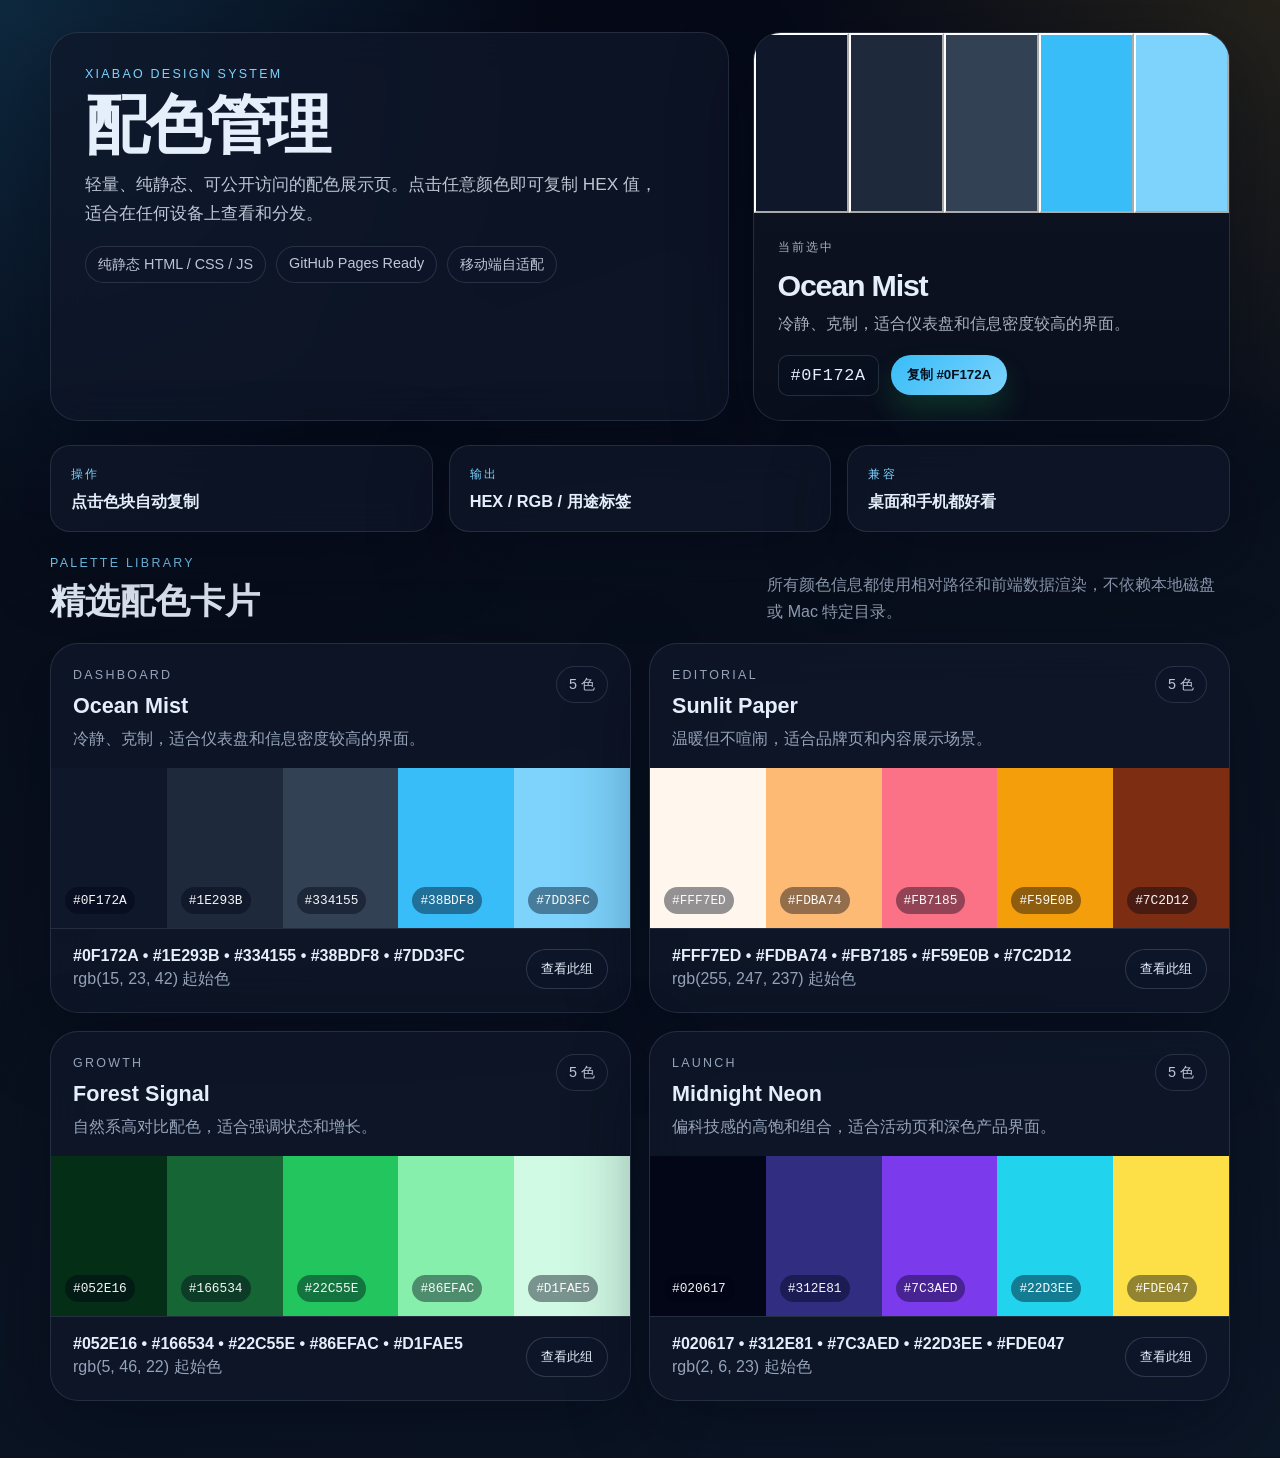
==== 配色管理.html @ 48e018c8 "Initial commit" ====
<!doctype html>
<html lang="zh-CN">
  <head>
    <meta http-equiv="refresh" content="0; url=index.html" />
    <meta charset="UTF-8" />
    <title>配色管理</title>
  </head>
  <body>
    <p>正在跳转到 <a href="index.html">index.html</a>。</p>
  </body>
</html>
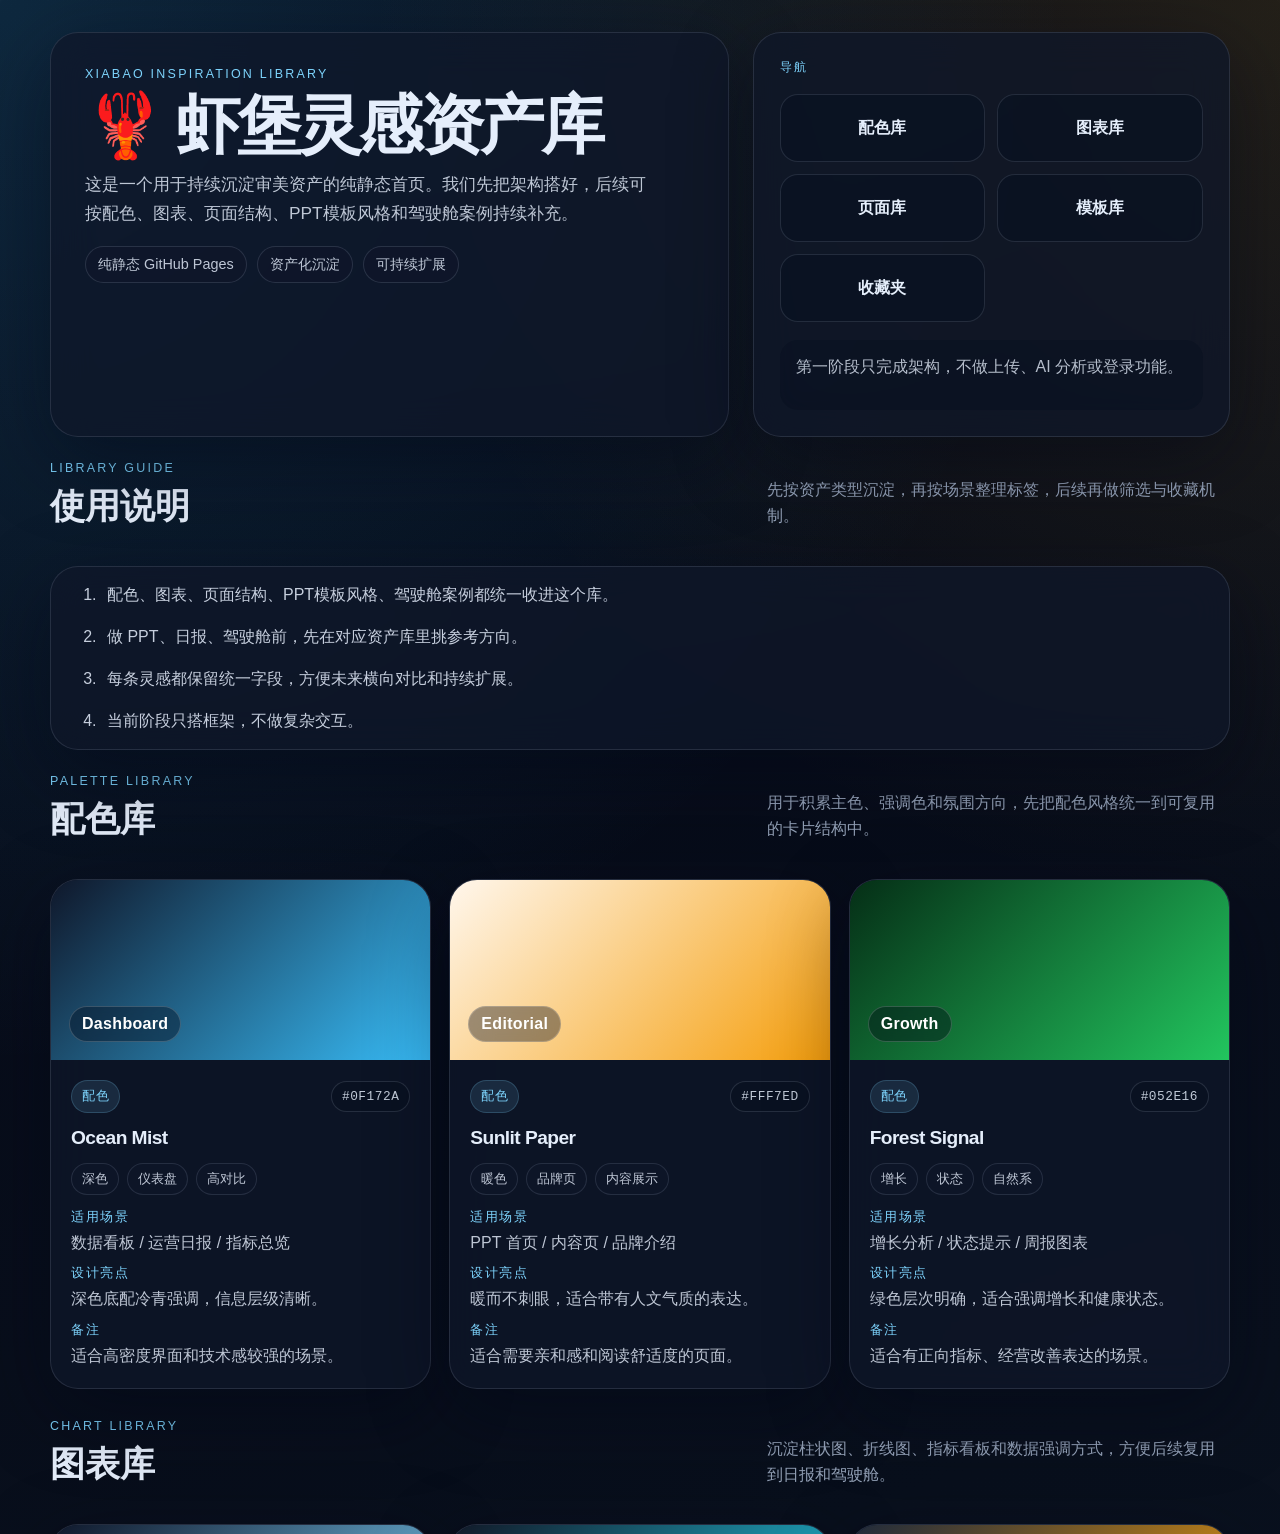
==== commit c7357e0a: "Reframe site as inspiration asset library" ====
--- a/配色管理.html
+++ b/配色管理.html
@@ -3,9 +3,9 @@
   <head>
     <meta http-equiv="refresh" content="0; url=index.html" />
     <meta charset="UTF-8" />
-    <title>配色管理</title>
+    <title>🦞 虾堡灵感资产库</title>
   </head>
   <body>
-    <p>正在跳转到 <a href="index.html">index.html</a>。</p>
+    <p>正在跳转到 <a href="index.html">首页</a>。</p>
   </body>
 </html>
